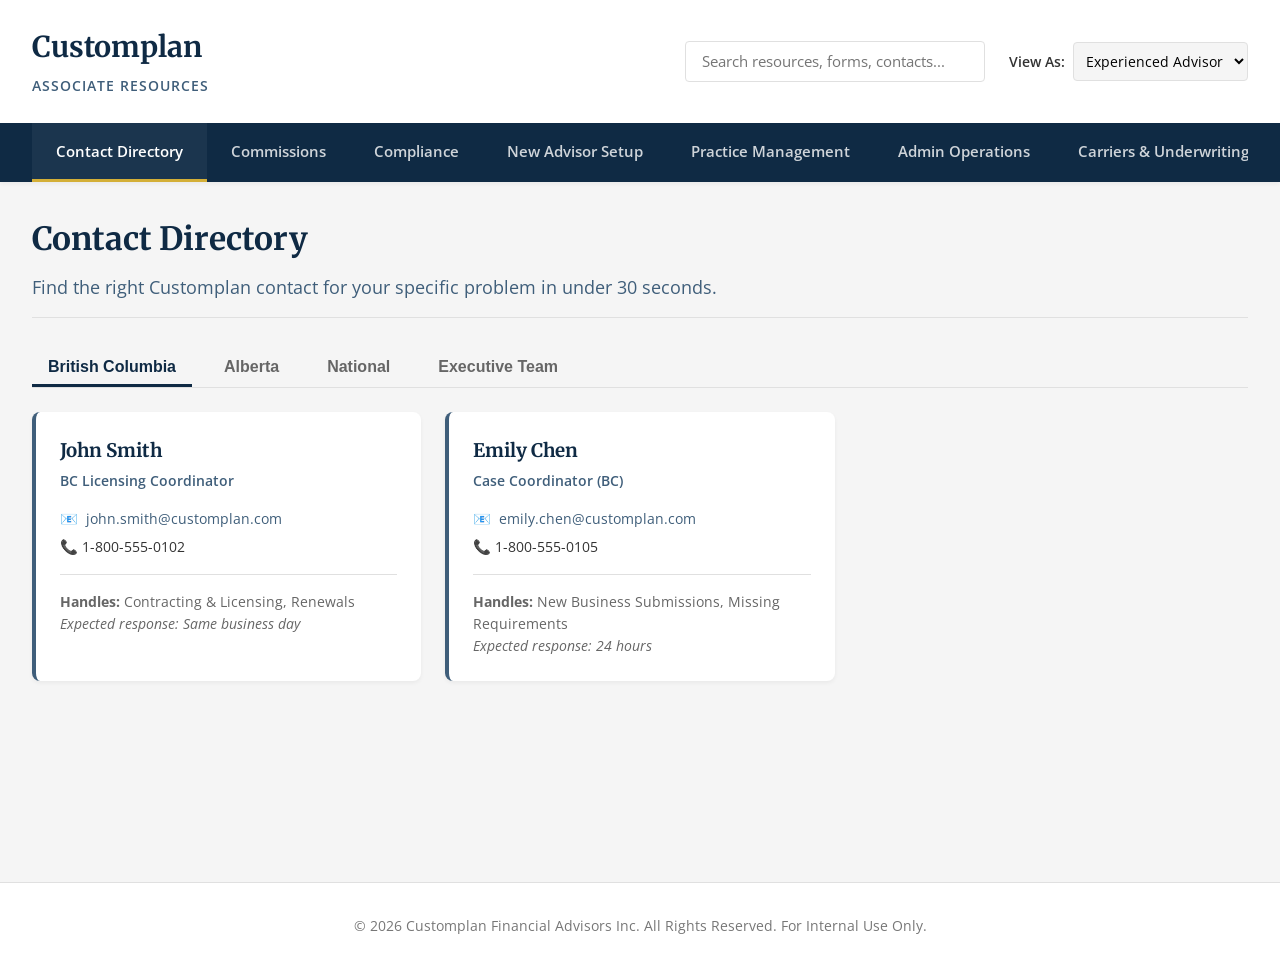
==== Associate Resources/index.html @ 65376b59 "Initial commit for Associate Resources Portal" ====
<!DOCTYPE html>
<html lang="en">
<head>
  <meta charset="UTF-8">
  <meta name="viewport" content="width=device-width, initial-scale=1.0">
  <title>Customplan Associate Resources</title>
  <link rel="preconnect" href="https://fonts.googleapis.com">
  <link rel="preconnect" href="https://fonts.gstatic.com" crossorigin>
  <link href="https://fonts.googleapis.com/css2?family=Merriweather:wght@400;700&family=Open+Sans:wght@400;600&display=swap" rel="stylesheet">
  <link rel="stylesheet" href="styles.css">
</head>
<body>
  <div id="app">
    <!-- Header / Nav -->
    <header class="app-header">
      <div class="header-container">
        <div class="logo">
          <h1>Customplan</h1>
          <span>Associate Resources</span>
        </div>
        
        <div class="controls">
          <div class="search-box">
            <input type="text" id="searchInput" placeholder="Search resources, forms, contacts...">
          </div>
          <div class="role-selector">
            <label for="roleFilter">View As:</label>
            <select id="roleFilter">
              <option value="All">All Roles</option>
              <option value="New Advisor">New Advisor</option>
              <option value="Experienced Advisor" selected>Experienced Advisor</option>
              <option value="Administrator">Administrator / Staff</option>
            </select>
          </div>
        </div>
      </div>
      
      <nav class="main-nav">
        <ul id="navLinks">
          <!-- Populated by JS -->
        </ul>
      </nav>
    </header>

    <!-- Main Content -->
    <main class="main-content">
      <div id="welcomeSection" class="welcome-section">
        <h2 id="welcomeTitle">Welcome to Associate Resources</h2>
        <p id="welcomeDesc">Find the tools, templates, and contacts you need to grow your practice.</p>
      </div>

      <div id="contentArea" class="content-area">
        <!-- Rendered by JS based on selection and filters -->
      </div>
    </main>

    <footer class="app-footer">
      <p>&copy; 2026 Customplan Financial Advisors Inc. All Rights Reserved. For Internal Use Only.</p>
    </footer>
  </div>
  
  <script src="data.js"></script>
  <script src="app.js"></script>
</body>
</html>
---- Associate Resources/styles.css ----
/* Base Styles & Variables */
:root {
  --color-deep-navy: #0F2A44;
  --color-steel-blue: #3F5E7A;
  --color-light-gray: #F5F5F5;
  --color-dark-gray: #333333;
  --color-white: #FFFFFF;
  --color-accent: #D4AF37; /* Gold accent for Customplan */
  --color-danger: #D32F2F;
  --color-success: #388E3C;
  --color-border: #E0E0E0;
  
  --font-heading: 'Merriweather', Georgia, serif;
  --font-body: 'Open Sans', 'Lato', sans-serif;
  
  --shadow-sm: 0 2px 4px rgba(0,0,0,0.05);
  --shadow-md: 0 4px 8px rgba(0,0,0,0.1);
  --shadow-lg: 0 8px 16px rgba(0,0,0,0.15);
  
  --radius-sm: 4px;
  --radius-md: 8px;
  --radius-lg: 12px;
}

* {
  box-sizing: border-box;
  margin: 0;
  padding: 0;
}

body {
  font-family: var(--font-body);
  color: var(--color-dark-gray);
  background-color: var(--color-light-gray);
  line-height: 1.6;
}

h1, h2, h3, h4, h5, h6 {
  font-family: var(--font-heading);
  color: var(--color-deep-navy);
}

a {
  color: var(--color-steel-blue);
  text-decoration: none;
  transition: color 0.2s;
}
a:hover {
  color: var(--color-deep-navy);
}

/* Header */
.app-header {
  background-color: var(--color-white);
  box-shadow: var(--shadow-sm);
  position: sticky;
  top: 0;
  z-index: 100;
}

.header-container {
  display: flex;
  justify-content: space-between;
  align-items: center;
  padding: 1.5rem 2rem;
  max-width: 1400px;
  margin: 0 auto;
}

.logo h1 {
  font-size: 1.8rem;
  margin-bottom: 0.2rem;
}
.logo span {
  font-size: 0.9rem;
  color: var(--color-steel-blue);
  font-weight: 600;
  text-transform: uppercase;
  letter-spacing: 1px;
}

.controls {
  display: flex;
  gap: 1.5rem;
  align-items: center;
}

.search-box input {
  padding: 0.6rem 1rem;
  border: 1px solid var(--color-border);
  border-radius: var(--radius-sm);
  width: 300px;
  font-family: var(--font-body);
  font-size: 0.95rem;
}
.search-box input:focus {
  outline: none;
  border-color: var(--color-steel-blue);
  box-shadow: 0 0 0 2px rgba(63, 94, 122, 0.2);
}

.role-selector {
  display: flex;
  align-items: center;
  gap: 0.5rem;
  font-size: 0.9rem;
  font-weight: 600;
}
.role-selector select {
  padding: 0.5rem;
  border-radius: var(--radius-sm);
  border: 1px solid var(--color-border);
  font-family: var(--font-body);
  font-size: 0.9rem;
  background-color: var(--color-light-gray);
  cursor: pointer;
}

.main-nav {
  background-color: var(--color-deep-navy);
  padding: 0 2rem;
}

.main-nav ul {
  display: flex;
  list-style: none;
  max-width: 1400px;
  margin: 0 auto;
  overflow-x: auto;
}

.main-nav li a {
  display: block;
  padding: 1rem 1.5rem;
  color: rgba(255, 255, 255, 0.8);
  font-weight: 600;
  font-size: 0.95rem;
  white-space: nowrap;
  border-bottom: 3px solid transparent;
}
.main-nav li a:hover,
.main-nav li a.active {
  color: var(--color-white);
  border-bottom-color: var(--color-accent);
  background-color: rgba(255, 255, 255, 0.05);
}

/* Main Content */
.main-content {
  max-width: 1400px;
  margin: 0 auto;
  padding: 2rem;
  min-height: calc(100vh - 200px);
}

.welcome-section {
  margin-bottom: 2rem;
  padding-bottom: 1rem;
  border-bottom: 1px solid var(--color-border);
}
.welcome-section h2 {
  font-size: 2rem;
  margin-bottom: 0.5rem;
}
.welcome-section p {
  color: var(--color-steel-blue);
  font-size: 1.1rem;
}

/* Grid Layouts */
.category-group {
  margin-bottom: 3rem;
}
.category-title {
  font-size: 1.5rem;
  margin-bottom: 1.5rem;
  padding-left: 0.5rem;
  border-left: 4px solid var(--color-steel-blue);
  display: flex;
  justify-content: space-between;
  align-items: center;
}

.resource-grid {
  display: grid;
  grid-template-columns: repeat(auto-fill, minmax(320px, 1fr));
  gap: 1.5rem;
}

/* Cards */
.resource-card {
  background: var(--color-white);
  border-radius: var(--radius-md);
  padding: 1.5rem;
  box-shadow: var(--shadow-sm);
  transition: transform 0.2s, box-shadow 0.2s;
  display: flex;
  flex-direction: column;
  position: relative;
  border: 1px solid var(--color-border);
}
.resource-card:hover {
  transform: translateY(-2px);
  box-shadow: var(--shadow-md);
  border-color: var(--color-steel-blue);
}

.card-badges {
  display: flex;
  gap: 0.5rem;
  margin-bottom: 0.75rem;
  flex-wrap: wrap;
}

.badge {
  font-size: 0.7rem;
  font-weight: 700;
  text-transform: uppercase;
  padding: 0.2rem 0.5rem;
  border-radius: var(--radius-sm);
  background: var(--color-light-gray);
  color: var(--color-dark-gray);
}
.badge.compliance {
  background-color: #FFF3E0;
  color: #E65100;
  border: 1px solid #FFCC80;
}
.badge.new-advisor {
  background-color: #E8F5E9;
  color: #2E7D32;
}

.resource-card h3 {
  font-size: 1.1rem;
  margin-bottom: 0.5rem;
  font-family: var(--font-body);
}

.resource-card p {
  font-size: 0.9rem;
  color: #555;
  margin-bottom: 1.5rem;
  flex-grow: 1;
}

.btn {
  display: inline-block;
  padding: 0.6rem 1rem;
  background-color: var(--color-steel-blue);
  color: var(--color-white);
  border: none;
  border-radius: var(--radius-sm);
  font-size: 0.9rem;
  font-weight: 600;
  cursor: pointer;
  text-align: center;
  transition: background-color 0.2s;
  text-decoration: none;
}
.btn:hover {
  background-color: var(--color-deep-navy);
  color: var(--color-white);
}

/* Contacts Directory specific styles */
.contact-grid {
  display: grid;
  grid-template-columns: repeat(auto-fill, minmax(300px, 1fr));
  gap: 1.5rem;
}
.contact-card {
  background: var(--color-white);
  border-radius: var(--radius-md);
  padding: 1.5rem;
  border-left: 4px solid var(--color-steel-blue);
  box-shadow: var(--shadow-sm);
}
.contact-card.exec {
  border-left-color: var(--color-accent);
  background: #FAFAFA;
}
.contact-card h3 {
  margin-bottom: 0.2rem;
}
.contact-card .role {
  font-size: 0.85rem;
  color: var(--color-steel-blue);
  font-weight: 600;
  margin-bottom: 1rem;
}
.contact-card .detail {
  font-size: 0.9rem;
  margin-bottom: 0.3rem;
  display: flex;
  align-items: center;
  gap: 0.5rem;
}
.contact-card .handles {
  margin-top: 1rem;
  padding-top: 1rem;
  border-top: 1px solid var(--color-border);
  font-size: 0.85rem;
  color: #666;
}

/* Tabs */
.tabs {
  display: flex;
  gap: 1rem;
  margin-bottom: 1.5rem;
  border-bottom: 1px solid var(--color-border);
}
.tab {
  padding: 0.5rem 1rem;
  background: none;
  border: none;
  font-size: 1rem;
  font-weight: 600;
  color: #666;
  cursor: pointer;
  border-bottom: 3px solid transparent;
}
.tab.active {
  color: var(--color-deep-navy);
  border-bottom-color: var(--color-deep-navy);
}

/* Empty State */
.empty-state {
  text-align: center;
  padding: 4rem 2rem;
  background: var(--color-white);
  border-radius: var(--radius-md);
  border: 1px dashed var(--color-border);
}
.empty-state h3 {
  margin-bottom: 0.5rem;
}

/* Footer */
.app-footer {
  text-align: center;
  padding: 2rem;
  background-color: var(--color-white);
  border-top: 1px solid var(--color-border);
  font-size: 0.85rem;
  color: #777;
}

/* Region styling for compliance */
.province-row {
  background: var(--color-white);
  border: 1px solid var(--color-border);
  border-radius: var(--radius-sm);
  margin-bottom: 0.5rem;
  padding: 1rem 1.5rem;
  display: flex;
  justify-content: space-between;
  align-items: center;
}
.province-row.expandable {
  cursor: pointer;
}
.province-row:hover {
  background: #F9FAFB;
}
.province-header {
  font-weight: 600;
  font-size: 1.1rem;
  color: var(--color-deep-navy);
}
.province-links {
  display: flex;
  gap: 1rem;
}

@media (max-width: 768px) {
  .header-container {
    flex-direction: column;
    align-items: stretch;
    gap: 1rem;
  }
  .controls {
    flex-direction: column;
    align-items: stretch;
  }
  .search-box input {
    width: 100%;
  }
}
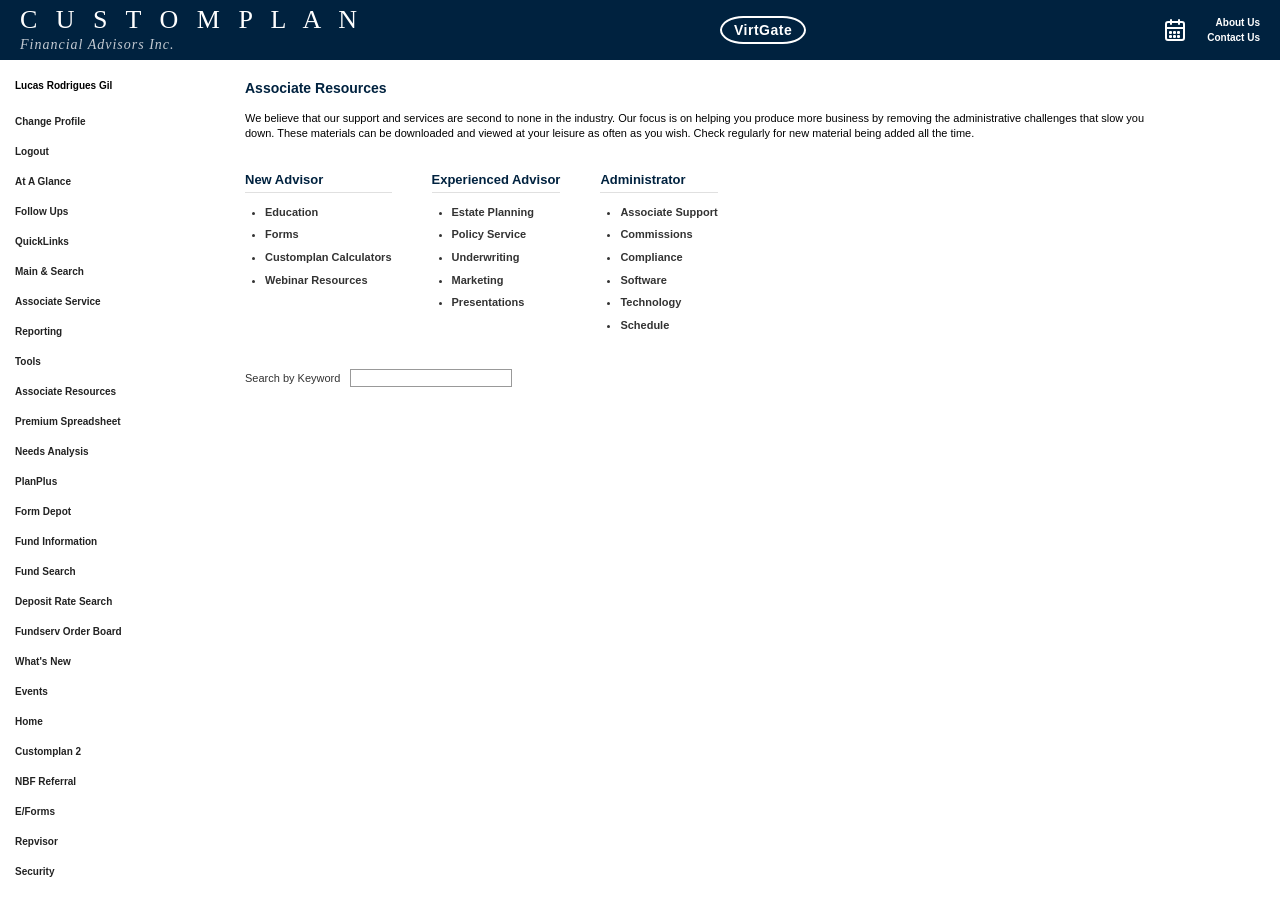
==== commit f2fb4aac: "Organize resource list into journey-based categories" ====
--- a/Associate Resources/index.html
+++ b/Associate Resources/index.html
@@ -2,64 +2,122 @@
 <html lang="en">
 <head>
   <meta charset="UTF-8">
-  <meta name="viewport" content="width=device-width, initial-scale=1.0">
-  <title>Customplan Associate Resources</title>
-  <link rel="preconnect" href="https://fonts.googleapis.com">
-  <link rel="preconnect" href="https://fonts.gstatic.com" crossorigin>
-  <link href="https://fonts.googleapis.com/css2?family=Merriweather:wght@400;700&family=Open+Sans:wght@400;600&display=swap" rel="stylesheet">
+  <title>Associate Resources</title>
   <link rel="stylesheet" href="styles.css">
 </head>
 <body>
-  <div id="app">
-    <!-- Header / Nav -->
-    <header class="app-header">
-      <div class="header-container">
-        <div class="logo">
-          <h1>Customplan</h1>
-          <span>Associate Resources</span>
+
+  <!-- Header -->
+  <header class="header">
+    <div class="header-left">
+      <div class="logo-main">C U S T O M P L A N</div>
+      <div class="logo-sub">Financial Advisors Inc.</div>
+    </div>
+    
+    <div class="header-center">
+      <div class="virtgate-logo">VirtGate</div>
+    </div>
+    
+    <div class="header-right">
+      <!-- Approximated Calendar Icon -->
+      <svg width="24" height="24" viewBox="0 0 24 24" fill="none" stroke="currentColor" stroke-width="2" stroke-linecap="round" stroke-linejoin="round">
+        <rect x="3" y="4" width="18" height="18" rx="2" ry="2"></rect>
+        <line x1="16" y1="2" x2="16" y2="6"></line>
+        <line x1="8" y1="2" x2="8" y2="6"></line>
+        <line x1="3" y1="10" x2="21" y2="10"></line>
+        <path d="M7 14h1v1H7zm4 0h1v1h-1zm4 0h1v1h-1zM7 18h1v1H7zm4 0h1v1h-1zm4 0h1v1h-1z" fill="currentColor"></path>
+      </svg>
+      <div class="header-links">
+        <a href="#">About Us</a>
+        <a href="#">Contact Us</a>
+      </div>
+    </div>
+  </header>
+
+  <!-- Layout Container -->
+  <div class="container">
+    
+    <!-- Left Sidebar Navigation -->
+    <aside class="sidebar">
+      <div class="user-name">Lucas Rodrigues Gil</div>
+      <ul class="sidebar-nav">
+        <li><a href="#">Change Profile</a></li>
+        <li><a href="#">Logout</a></li>
+        <li><a href="#">At A Glance</a></li>
+        <li><a href="#">Follow Ups</a></li>
+        <li><a href="#">QuickLinks</a></li>
+        <li><a href="#">Main & Search</a></li>
+        <li><a href="#">Associate Service</a></li>
+        <li><a href="#">Reporting</a></li>
+        <li><a href="#">Tools</a></li>
+        <li><a href="#">Associate Resources</a></li>
+        <li><a href="#">Premium Spreadsheet</a></li>
+        <li><a href="#">Needs Analysis</a></li>
+        <li><a href="#">PlanPlus</a></li>
+        <li><a href="#">Form Depot</a></li>
+        <li><a href="#">Fund Information</a></li>
+        <li><a href="#">Fund Search</a></li>
+        <li><a href="#">Deposit Rate Search</a></li>
+        <li><a href="#">Fundserv Order Board</a></li>
+        <li><a href="#">What's New</a></li>
+        <li><a href="#">Events</a></li>
+        <li><a href="#">Home</a></li>
+        <li><a href="#">Customplan 2</a></li>
+        <li><a href="#">NBF Referral</a></li>
+        <li><a href="#">E/Forms</a></li>
+        <li><a href="#">Repvisor</a></li>
+        <li><a href="#">Security</a></li>
+      </ul>
+    </aside>
+
+    <!-- Main Content -->
+    <main class="content">
+      <h2>Associate Resources</h2>
+      <p class="intro-text">
+        We believe that our support and services are second to none in the industry. Our focus is on helping you produce more business by removing the administrative challenges that slow you down. These materials can be downloaded and viewed at your leisure as often as you wish. Check regularly for new material being added all the time.
+      </p>
+
+      <div class="resources-grid">
+        <div class="resources-category">
+          <h3>New Advisor</h3>
+          <ul class="resources-list">
+            <li>Education</li>
+            <li>Forms</li>
+            <li>Customplan Calculators</li>
+            <li>Webinar Resources</li>
+          </ul>
         </div>
-        
-        <div class="controls">
-          <div class="search-box">
-            <input type="text" id="searchInput" placeholder="Search resources, forms, contacts...">
-          </div>
-          <div class="role-selector">
-            <label for="roleFilter">View As:</label>
-            <select id="roleFilter">
-              <option value="All">All Roles</option>
-              <option value="New Advisor">New Advisor</option>
-              <option value="Experienced Advisor" selected>Experienced Advisor</option>
-              <option value="Administrator">Administrator / Staff</option>
-            </select>
-          </div>
+
+        <div class="resources-category">
+          <h3>Experienced Advisor</h3>
+          <ul class="resources-list">
+            <li>Estate Planning</li>
+            <li>Policy Service</li>
+            <li>Underwriting</li>
+            <li>Marketing</li>
+            <li>Presentations</li>
+          </ul>
+        </div>
+
+        <div class="resources-category">
+          <h3>Administrator</h3>
+          <ul class="resources-list">
+            <li>Associate Support</li>
+            <li>Commissions</li>
+            <li>Compliance</li>
+            <li>Software</li>
+            <li>Technology</li>
+            <li>Schedule</li>
+          </ul>
         </div>
       </div>
-      
-      <nav class="main-nav">
-        <ul id="navLinks">
-          <!-- Populated by JS -->
-        </ul>
-      </nav>
-    </header>
 
-    <!-- Main Content -->
-    <main class="main-content">
-      <div id="welcomeSection" class="welcome-section">
-        <h2 id="welcomeTitle">Welcome to Associate Resources</h2>
-        <p id="welcomeDesc">Find the tools, templates, and contacts you need to grow your practice.</p>
-      </div>
-
-      <div id="contentArea" class="content-area">
-        <!-- Rendered by JS based on selection and filters -->
+      <div class="search-container">
+        Search by Keyword <input type="text" class="search-input">
       </div>
     </main>
+    
+  </div>
 
-    <footer class="app-footer">
-      <p>&copy; 2026 Customplan Financial Advisors Inc. All Rights Reserved. For Internal Use Only.</p>
-    </footer>
-  </div>
-  
-  <script src="data.js"></script>
-  <script src="app.js"></script>
 </body>
 </html>
--- a/Associate Resources/styles.css
+++ b/Associate Resources/styles.css
@@ -1,391 +1,198 @@
-/* Base Styles & Variables */
-:root {
-  --color-deep-navy: #0F2A44;
-  --color-steel-blue: #3F5E7A;
-  --color-light-gray: #F5F5F5;
-  --color-dark-gray: #333333;
-  --color-white: #FFFFFF;
-  --color-accent: #D4AF37; /* Gold accent for Customplan */
-  --color-danger: #D32F2F;
-  --color-success: #388E3C;
-  --color-border: #E0E0E0;
-  
-  --font-heading: 'Merriweather', Georgia, serif;
-  --font-body: 'Open Sans', 'Lato', sans-serif;
-  
-  --shadow-sm: 0 2px 4px rgba(0,0,0,0.05);
-  --shadow-md: 0 4px 8px rgba(0,0,0,0.1);
-  --shadow-lg: 0 8px 16px rgba(0,0,0,0.15);
-  
-  --radius-sm: 4px;
-  --radius-md: 8px;
-  --radius-lg: 12px;
-}
-
-* {
-  box-sizing: border-box;
+body, html {
   margin: 0;
   padding: 0;
-}
-
-body {
-  font-family: var(--font-body);
-  color: var(--color-dark-gray);
-  background-color: var(--color-light-gray);
-  line-height: 1.6;
-}
-
-h1, h2, h3, h4, h5, h6 {
-  font-family: var(--font-heading);
-  color: var(--color-deep-navy);
-}
-
-a {
-  color: var(--color-steel-blue);
-  text-decoration: none;
-  transition: color 0.2s;
-}
-a:hover {
-  color: var(--color-deep-navy);
+  font-family: Arial, Helvetica, sans-serif;
+  background-color: #ffffff;
+  color: #000000;
 }
 
 /* Header */
-.app-header {
-  background-color: var(--color-white);
-  box-shadow: var(--shadow-sm);
-  position: sticky;
-  top: 0;
-  z-index: 100;
-}
-
-.header-container {
+.header {
+  background-color: #00223f; /* Dark navy */
+  height: 60px;
   display: flex;
   justify-content: space-between;
   align-items: center;
-  padding: 1.5rem 2rem;
-  max-width: 1400px;
-  margin: 0 auto;
+  padding: 0 20px;
+  color: #ffffff;
 }
 
-.logo h1 {
-  font-size: 1.8rem;
-  margin-bottom: 0.2rem;
-}
-.logo span {
-  font-size: 0.9rem;
-  color: var(--color-steel-blue);
-  font-weight: 600;
-  text-transform: uppercase;
-  letter-spacing: 1px;
+.header-left {
+  display: flex;
+  flex-direction: column;
 }
 
-.controls {
-  display: flex;
-  gap: 1.5rem;
-  align-items: center;
+.logo-main {
+  font-family: "Times New Roman", Times, serif;
+  font-size: 26px;
+  letter-spacing: 6px;
+  margin: 0;
+  padding: 0;
+  line-height: 1;
 }
 
-.search-box input {
-  padding: 0.6rem 1rem;
-  border: 1px solid var(--color-border);
-  border-radius: var(--radius-sm);
-  width: 300px;
-  font-family: var(--font-body);
-  font-size: 0.95rem;
-}
-.search-box input:focus {
-  outline: none;
-  border-color: var(--color-steel-blue);
-  box-shadow: 0 0 0 2px rgba(63, 94, 122, 0.2);
+.logo-sub {
+  font-family: "Times New Roman", Times, serif;
+  font-size: 14px;
+  font-style: italic;
+  letter-spacing: 1px;
+  margin-top: 4px;
+  color: #c2c9d1;
 }
 
-.role-selector {
+.header-center {
   display: flex;
   align-items: center;
-  gap: 0.5rem;
-  font-size: 0.9rem;
-  font-weight: 600;
+  justify-content: center;
 }
-.role-selector select {
-  padding: 0.5rem;
-  border-radius: var(--radius-sm);
-  border: 1px solid var(--color-border);
-  font-family: var(--font-body);
-  font-size: 0.9rem;
-  background-color: var(--color-light-gray);
+
+.virtgate-logo {
+  border: 2px solid #ffffff;
+  border-radius: 50%;
+  padding: 4px 12px;
+  font-weight: bold;
+  font-size: 14px;
+  font-family: Arial, Helvetica, sans-serif;
+  letter-spacing: 0.5px;
+  background-color: transparent;
+  color: #ffffff;
+  /* Making it somewhat oval */
+  border-radius: 50px / 30px;
+}
+
+.header-right {
+  display: flex;
+  align-items: center;
+  gap: 20px;
+  font-size: 10px;
+  font-weight: bold;
+  text-align: right;
+}
+
+.header-links {
+  display: flex;
+  flex-direction: column;
+  gap: 4px;
+}
+
+.header-links a {
+  color: #ffffff;
+  text-decoration: none;
+}
+
+.header-links a:hover {
+  text-decoration: underline;
+}
+
+/* Main Layout */
+.container {
+  display: flex;
+  min-height: calc(100vh - 60px);
+}
+
+/* Sidebar */
+.sidebar {
+  width: 180px;
+  background-color: #ffffff;
+  padding: 20px 10px 20px 15px;
+  border-right: 0px solid #e0e0e0;
+}
+
+.user-name {
+  font-size: 10px;
+  font-weight: bold;
+  margin-bottom: 20px;
+  color: #000000;
+}
+
+.sidebar-nav {
+  list-style: none;
+  padding: 0;
+  margin: 0;
+}
+
+.sidebar-nav li {
+  margin-bottom: 12px;
+}
+
+.sidebar-nav a {
+  color: #222222;
+  text-decoration: none;
+  font-size: 10px;
+  font-weight: bold;
+}
+
+.sidebar-nav a:hover {
+  text-decoration: underline;
+}
+
+/* Content Area */
+.content {
+  flex: 1;
+  padding: 20px 40px;
+}
+
+h2 {
+  font-size: 14px;
+  color: #00223f; /* Navy */
+  margin-top: 0;
+  margin-bottom: 15px;
+}
+
+.intro-text {
+  font-size: 11px;
+  line-height: 1.4;
+  margin-bottom: 30px;
+  color: #000000;
+  max-width: 900px;
+}
+
+.resources-grid {
+  display: flex;
+  gap: 40px;
+  margin-bottom: 30px;
+  flex-wrap: wrap;
+}
+
+.resources-category h3 {
+  font-size: 13px;
+  color: #00223f;
+  margin-top: 0;
+  margin-bottom: 10px;
+  border-bottom: 1px solid #e0e0e0;
+  padding-bottom: 5px;
+}
+
+.resources-list {
+  font-size: 11px;
+  font-weight: bold;
+  line-height: 1.6;
+  margin-bottom: 0;
+  color: #333333;
+  padding-left: 20px;
+}
+
+.resources-list li {
+  margin-bottom: 5px;
   cursor: pointer;
 }
 
-.main-nav {
-  background-color: var(--color-deep-navy);
-  padding: 0 2rem;
+.resources-list li:hover {
+  text-decoration: underline;
+  color: #00223f;
 }
 
-.main-nav ul {
+.search-container {
+  font-size: 11px;
+  color: #333333;
   display: flex;
-  list-style: none;
-  max-width: 1400px;
-  margin: 0 auto;
-  overflow-x: auto;
+  align-items: center;
+  gap: 10px;
 }
 
-.main-nav li a {
-  display: block;
-  padding: 1rem 1.5rem;
-  color: rgba(255, 255, 255, 0.8);
-  font-weight: 600;
-  font-size: 0.95rem;
-  white-space: nowrap;
-  border-bottom: 3px solid transparent;
+.search-input {
+  border: 1px solid #999;
+  padding: 2px 5px;
+  width: 150px;
+  font-size: 11px;
 }
-.main-nav li a:hover,
-.main-nav li a.active {
-  color: var(--color-white);
-  border-bottom-color: var(--color-accent);
-  background-color: rgba(255, 255, 255, 0.05);
-}
-
-/* Main Content */
-.main-content {
-  max-width: 1400px;
-  margin: 0 auto;
-  padding: 2rem;
-  min-height: calc(100vh - 200px);
-}
-
-.welcome-section {
-  margin-bottom: 2rem;
-  padding-bottom: 1rem;
-  border-bottom: 1px solid var(--color-border);
-}
-.welcome-section h2 {
-  font-size: 2rem;
-  margin-bottom: 0.5rem;
-}
-.welcome-section p {
-  color: var(--color-steel-blue);
-  font-size: 1.1rem;
-}
-
-/* Grid Layouts */
-.category-group {
-  margin-bottom: 3rem;
-}
-.category-title {
-  font-size: 1.5rem;
-  margin-bottom: 1.5rem;
-  padding-left: 0.5rem;
-  border-left: 4px solid var(--color-steel-blue);
-  display: flex;
-  justify-content: space-between;
-  align-items: center;
-}
-
-.resource-grid {
-  display: grid;
-  grid-template-columns: repeat(auto-fill, minmax(320px, 1fr));
-  gap: 1.5rem;
-}
-
-/* Cards */
-.resource-card {
-  background: var(--color-white);
-  border-radius: var(--radius-md);
-  padding: 1.5rem;
-  box-shadow: var(--shadow-sm);
-  transition: transform 0.2s, box-shadow 0.2s;
-  display: flex;
-  flex-direction: column;
-  position: relative;
-  border: 1px solid var(--color-border);
-}
-.resource-card:hover {
-  transform: translateY(-2px);
-  box-shadow: var(--shadow-md);
-  border-color: var(--color-steel-blue);
-}
-
-.card-badges {
-  display: flex;
-  gap: 0.5rem;
-  margin-bottom: 0.75rem;
-  flex-wrap: wrap;
-}
-
-.badge {
-  font-size: 0.7rem;
-  font-weight: 700;
-  text-transform: uppercase;
-  padding: 0.2rem 0.5rem;
-  border-radius: var(--radius-sm);
-  background: var(--color-light-gray);
-  color: var(--color-dark-gray);
-}
-.badge.compliance {
-  background-color: #FFF3E0;
-  color: #E65100;
-  border: 1px solid #FFCC80;
-}
-.badge.new-advisor {
-  background-color: #E8F5E9;
-  color: #2E7D32;
-}
-
-.resource-card h3 {
-  font-size: 1.1rem;
-  margin-bottom: 0.5rem;
-  font-family: var(--font-body);
-}
-
-.resource-card p {
-  font-size: 0.9rem;
-  color: #555;
-  margin-bottom: 1.5rem;
-  flex-grow: 1;
-}
-
-.btn {
-  display: inline-block;
-  padding: 0.6rem 1rem;
-  background-color: var(--color-steel-blue);
-  color: var(--color-white);
-  border: none;
-  border-radius: var(--radius-sm);
-  font-size: 0.9rem;
-  font-weight: 600;
-  cursor: pointer;
-  text-align: center;
-  transition: background-color 0.2s;
-  text-decoration: none;
-}
-.btn:hover {
-  background-color: var(--color-deep-navy);
-  color: var(--color-white);
-}
-
-/* Contacts Directory specific styles */
-.contact-grid {
-  display: grid;
-  grid-template-columns: repeat(auto-fill, minmax(300px, 1fr));
-  gap: 1.5rem;
-}
-.contact-card {
-  background: var(--color-white);
-  border-radius: var(--radius-md);
-  padding: 1.5rem;
-  border-left: 4px solid var(--color-steel-blue);
-  box-shadow: var(--shadow-sm);
-}
-.contact-card.exec {
-  border-left-color: var(--color-accent);
-  background: #FAFAFA;
-}
-.contact-card h3 {
-  margin-bottom: 0.2rem;
-}
-.contact-card .role {
-  font-size: 0.85rem;
-  color: var(--color-steel-blue);
-  font-weight: 600;
-  margin-bottom: 1rem;
-}
-.contact-card .detail {
-  font-size: 0.9rem;
-  margin-bottom: 0.3rem;
-  display: flex;
-  align-items: center;
-  gap: 0.5rem;
-}
-.contact-card .handles {
-  margin-top: 1rem;
-  padding-top: 1rem;
-  border-top: 1px solid var(--color-border);
-  font-size: 0.85rem;
-  color: #666;
-}
-
-/* Tabs */
-.tabs {
-  display: flex;
-  gap: 1rem;
-  margin-bottom: 1.5rem;
-  border-bottom: 1px solid var(--color-border);
-}
-.tab {
-  padding: 0.5rem 1rem;
-  background: none;
-  border: none;
-  font-size: 1rem;
-  font-weight: 600;
-  color: #666;
-  cursor: pointer;
-  border-bottom: 3px solid transparent;
-}
-.tab.active {
-  color: var(--color-deep-navy);
-  border-bottom-color: var(--color-deep-navy);
-}
-
-/* Empty State */
-.empty-state {
-  text-align: center;
-  padding: 4rem 2rem;
-  background: var(--color-white);
-  border-radius: var(--radius-md);
-  border: 1px dashed var(--color-border);
-}
-.empty-state h3 {
-  margin-bottom: 0.5rem;
-}
-
-/* Footer */
-.app-footer {
-  text-align: center;
-  padding: 2rem;
-  background-color: var(--color-white);
-  border-top: 1px solid var(--color-border);
-  font-size: 0.85rem;
-  color: #777;
-}
-
-/* Region styling for compliance */
-.province-row {
-  background: var(--color-white);
-  border: 1px solid var(--color-border);
-  border-radius: var(--radius-sm);
-  margin-bottom: 0.5rem;
-  padding: 1rem 1.5rem;
-  display: flex;
-  justify-content: space-between;
-  align-items: center;
-}
-.province-row.expandable {
-  cursor: pointer;
-}
-.province-row:hover {
-  background: #F9FAFB;
-}
-.province-header {
-  font-weight: 600;
-  font-size: 1.1rem;
-  color: var(--color-deep-navy);
-}
-.province-links {
-  display: flex;
-  gap: 1rem;
-}
-
-@media (max-width: 768px) {
-  .header-container {
-    flex-direction: column;
-    align-items: stretch;
-    gap: 1rem;
-  }
-  .controls {
-    flex-direction: column;
-    align-items: stretch;
-  }
-  .search-box input {
-    width: 100%;
-  }
-}
